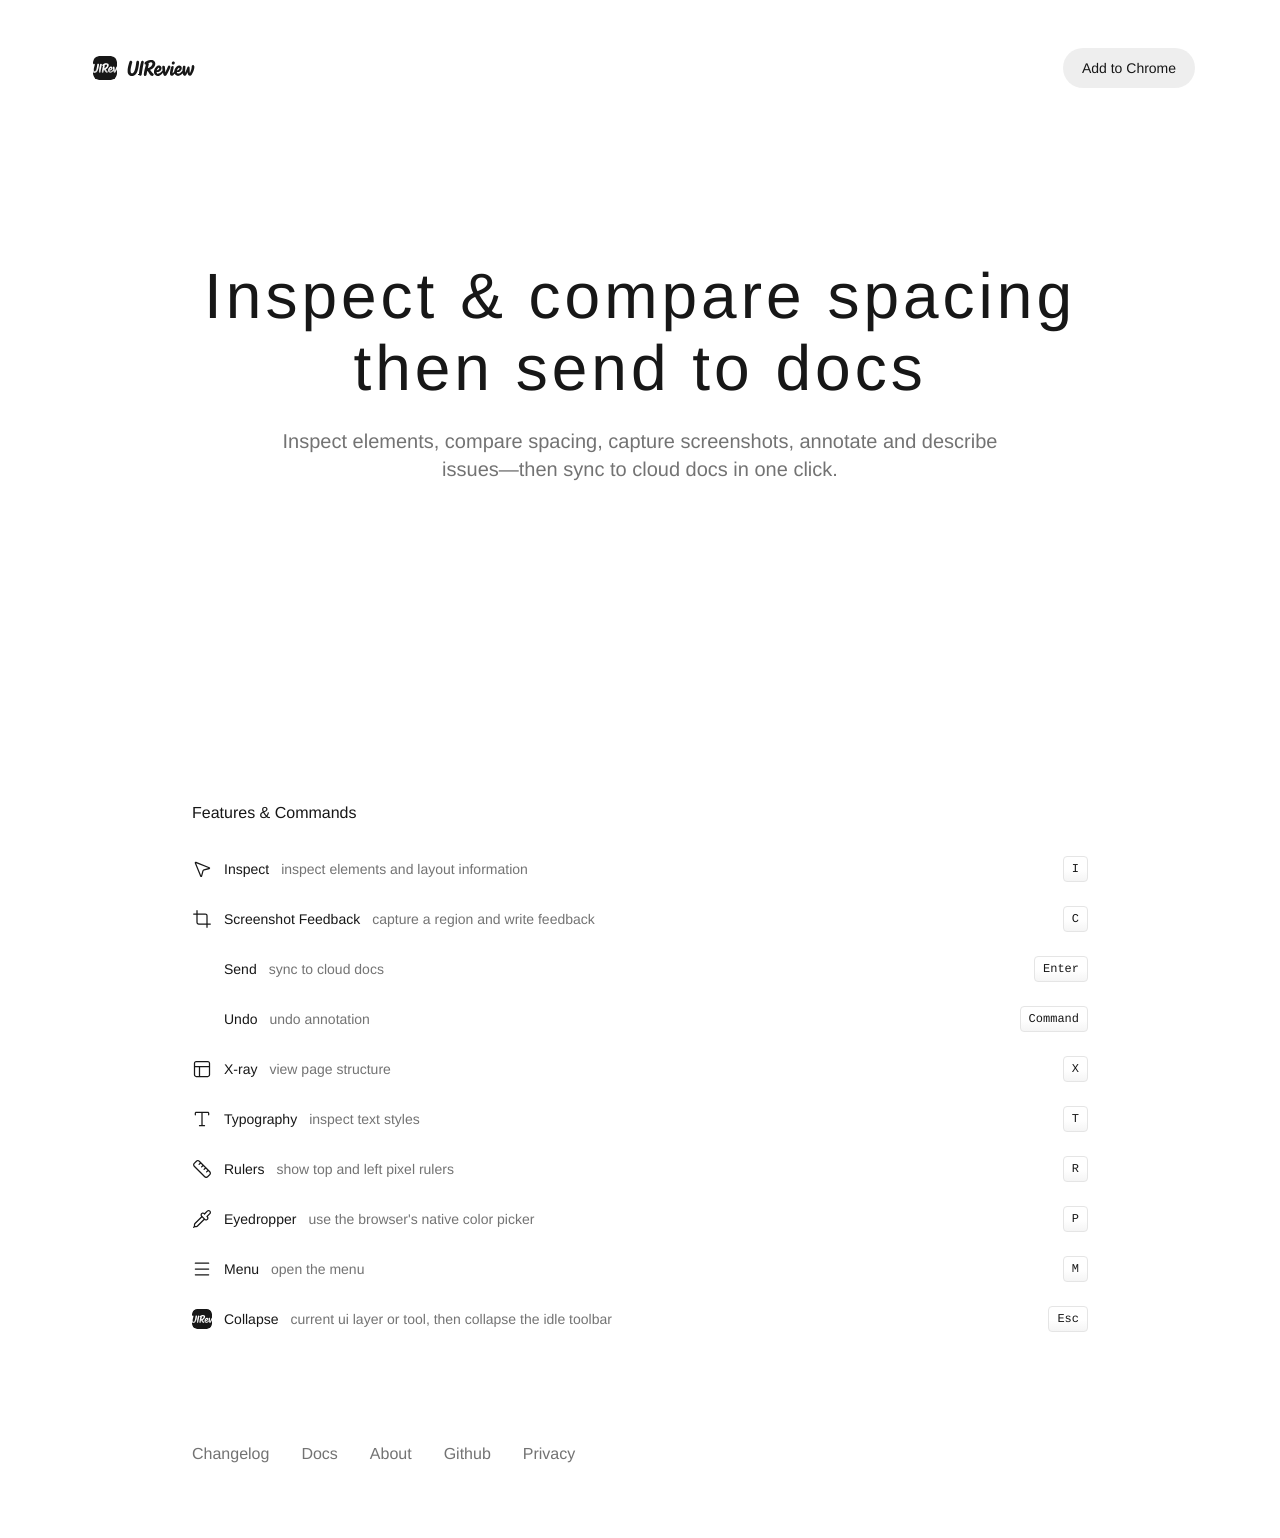
==== website/index.html @ 6611add9 "Add website demo and refine UIReview interactions" ====
<!doctype html>
<html lang="en">
  <head>
    <meta charset="UTF-8" />
    <meta name="viewport" content="width=device-width, initial-scale=1" />
    <meta
      name="description"
      content="UIReview helps you inspect layouts, compare spacing, capture feedback, and sync issues to cloud docs."
    />
    <title>UIReview — Inspect, compare, and share UI feedback</title>
    <link rel="icon" href="assets/figma/brand-icon.svg" type="image/svg+xml" />
    <link rel="stylesheet" href="styles.css?v=20260912-5" />
    <link rel="stylesheet" href="UIReview/xray.css?v=20260912-5" />
    <script src="assets/vendor/html2canvas.min.js" defer></script>
    <script src="demo-adapter.js?v=20260912-5" defer></script>
    <script src="UIReview/content.js?v=20260912-5" defer></script>
    <script src="script.js?v=20260912-5" defer></script>
  </head>
  <body>
    <header class="site-header">
      <nav class="nav-shell" aria-label="Primary navigation">
        <a class="brand" href="#top" aria-label="UIReview home">
          <img src="assets/figma/brand-icon.svg" width="24" height="24" alt="" />
          <img src="assets/figma/brand-wordmark.svg" width="72" height="24" alt="UIReview" />
        </a>
        <a class="install-button" href="https://github.com/wubinui/UIReview/raw/refs/heads/main/UIReview-1.0.0.zip">Add to Chrome</a>
      </nav>
    </header>

    <main id="top" class="page-wrap">
      <section class="hero" aria-labelledby="hero-title">
        <div class="hero-copy">
          <h1 id="hero-title">Inspect &amp; compare spacing<br />then send to docs</h1>
          <p>
            Inspect elements, compare spacing, capture screenshots, annotate and describe<br class="desktop-break" />
            issues—then sync to cloud docs in one click.
          </p>
        </div>

        <div class="toolbar-dock" aria-hidden="true"></div>
      </section>

      <section class="features" aria-labelledby="features-title">
        <h2 id="features-title">Features &amp; Commands</h2>
        <div class="feature-list">
          <div class="feature-row">
            <img class="feature-icon" src="assets/figma/feature-inspect.svg" width="20" height="20" alt="" />
            <h3>Inspect</h3>
            <p>inspect elements and layout information</p>
            <kbd>I</kbd>
          </div>
          <div class="feature-row">
            <img class="feature-icon" src="assets/figma/feature-capture.svg" width="20" height="20" alt="" />
            <h3>Screenshot Feedback</h3>
            <p>capture a region and write feedback</p>
            <kbd>C</kbd>
          </div>
          <div class="feature-row sub-row">
            <span class="feature-icon" aria-hidden="true"></span>
            <h3>Send</h3>
            <p>sync to cloud docs</p>
            <kbd>Enter</kbd>
          </div>
          <div class="feature-row sub-row">
            <span class="feature-icon" aria-hidden="true"></span>
            <h3>Undo</h3>
            <p>undo annotation</p>
            <kbd>Command</kbd>
          </div>
          <div class="feature-row">
            <img class="feature-icon" src="assets/figma/feature-xray.svg" width="20" height="20" alt="" />
            <h3>X-ray</h3>
            <p>view page structure</p>
            <kbd>X</kbd>
          </div>
          <div class="feature-row">
            <img class="feature-icon" src="assets/figma/feature-typography.svg" width="20" height="20" alt="" />
            <h3>Typography</h3>
            <p>inspect text styles</p>
            <kbd>T</kbd>
          </div>
          <div class="feature-row">
            <img class="feature-icon" src="assets/figma/feature-rulers.svg" width="20" height="20" alt="" />
            <h3>Rulers</h3>
            <p>show top and left pixel rulers</p>
            <kbd>R</kbd>
          </div>
          <div class="feature-row">
            <img class="feature-icon" src="assets/figma/feature-eyedropper.svg" width="20" height="20" alt="" />
            <h3>Eyedropper</h3>
            <p>use the browser's native color picker</p>
            <kbd>P</kbd>
          </div>
          <div class="feature-row">
            <img class="feature-icon" src="assets/figma/feature-menu.svg" width="20" height="20" alt="" />
            <h3>Menu</h3>
            <p>open the menu</p>
            <kbd>M</kbd>
          </div>
          <div class="feature-row">
            <img class="feature-icon" src="assets/figma/feature-collapse.svg" width="20" height="20" alt="" />
            <h3>Collapse</h3>
            <p>current UI layer or tool, then collapse the idle toolbar</p>
            <kbd>Esc</kbd>
          </div>
        </div>
      </section>

      <footer class="site-footer">
        <a href="https://github.com/wubinui/UIReview/commits/main" target="_blank" rel="noreferrer">Changelog</a>
        <a href="https://github.com/wubinui/UIReview#readme" target="_blank" rel="noreferrer">Docs</a>
        <a href="https://github.com/wubinui/UIReview#uireview" target="_blank" rel="noreferrer">About</a>
        <a href="https://github.com/wubinui/UIReview" target="_blank" rel="noreferrer">Github</a>
        <a href="https://github.com/wubinui/UIReview/blob/main/UIReview-extension/PRIVACY.md" target="_blank" rel="noreferrer">Privacy</a>
      </footer>
    </main>

    <div class="demo-cursor" aria-hidden="true">
      <svg viewBox="0 0 28 32" role="presentation">
        <path d="M2.2 1.7 25.8 18a1.2 1.2 0 0 1-.63 2.19l-9.24.5-4.69 8.44a1.2 1.2 0 0 1-2.22-.3L.33 3.02A1.2 1.2 0 0 1 2.2 1.7Z" />
      </svg>
      <span class="demo-cursor-ring"></span>
    </div>
  </body>
</html>
---- website/styles.css ----
:root {
  color-scheme: light;
  --neutral-0: #ffffff;
  --neutral-100: #f5f5f5;
  --neutral-200: #e5e5e5;
  --neutral-500: #737373;
  --neutral-900: #171717;
  --content-width: 896px;
  --shell-width: 1128px;
  font-family: "SF Pro Text", "SF Pro Display", -apple-system, BlinkMacSystemFont, "PingFang SC", "Helvetica Neue", Arial, sans-serif;
  font-synthesis: none;
  text-rendering: geometricPrecision;
}

* {
  box-sizing: border-box;
}

html {
  min-width: 320px;
  scroll-behavior: smooth;
}

body {
  --dock-clearance: 0px;
  min-width: 320px;
  margin: 0;
  color: var(--neutral-900);
  background: var(--neutral-0);
  -webkit-font-smoothing: antialiased;
}

body.toolbar-docked {
  --dock-clearance: 80px;
}

button,
a {
  -webkit-tap-highlight-color: transparent;
}

button {
  color: inherit;
  font: inherit;
}

.site-header {
  position: fixed;
  z-index: 100;
  top: 40px;
  left: 0;
  width: 100%;
  padding: 0 24px;
  transition: transform 320ms cubic-bezier(0.22, 1, 0.36, 1);
}

.nav-shell {
  position: relative;
  display: flex;
  align-items: center;
  justify-content: space-between;
  width: min(100%, var(--shell-width));
  height: 56px;
  margin: 0 auto;
  padding: 8px 8px 8px 16px;
  border: 1px solid transparent;
  border-radius: 999px;
  background: transparent;
  box-shadow: none;
  backdrop-filter: blur(0) saturate(100%);
  -webkit-backdrop-filter: blur(0) saturate(100%);
  transition: background 300ms ease, box-shadow 300ms ease, border-color 300ms ease, backdrop-filter 300ms ease,
    -webkit-backdrop-filter 300ms ease;
}

.site-header.is-scrolled .nav-shell {
  border-color: rgb(0 0 0 / 7%);
  background: linear-gradient(rgb(255 255 255 / 65%), rgb(255 255 255 / 35%));
  box-shadow: inset 0 1px 0 rgb(255 255 255 / 60%), 0 4px 8px -1px rgb(0 0 0 / 4%),
    0 8px 24px -2px rgb(0 0 0 / 9%);
  backdrop-filter: blur(16px) saturate(180%);
  -webkit-backdrop-filter: blur(16px) saturate(180%);
}

.brand {
  display: flex;
  gap: 8px;
  align-items: center;
  color: inherit;
  text-decoration: none;
}

.brand img,
.feature-icon {
  display: block;
  flex: none;
}

.install-button {
  display: inline-flex;
  align-items: center;
  justify-content: center;
  min-width: 132px;
  height: 40px;
  padding: 10px 16px;
  border-radius: 999px;
  color: var(--neutral-900);
  background: rgb(229 229 229 / 64%);
  font-family: "PingFang SC", "SF Pro Text", -apple-system, sans-serif;
  font-size: 14px;
  font-weight: 400;
  line-height: 20px;
  text-decoration: none;
  transition: background-color 160ms ease, transform 160ms ease;
}

.install-button:hover {
  background: rgb(212 212 212 / 72%);
}

.install-button:active {
  transform: scale(0.98);
}

.page-wrap {
  display: flex;
  flex-direction: column;
  align-items: center;
  width: min(100%, var(--shell-width));
  margin: 0 auto;
  padding: 92px 24px 0;
}

.hero {
  display: flex;
  flex-direction: column;
  align-items: center;
  justify-content: center;
  width: min(100%, var(--content-width));
  padding: 168px 0;
  gap: 104px;
}

.hero-copy {
  display: flex;
  flex-direction: column;
  align-items: center;
  gap: 24px;
  text-align: center;
  transform-origin: center center;
  transition: transform 1s cubic-bezier(0.22, 1, 0.36, 1), opacity 1s ease;
}

body.demo-act2 .hero-copy {
  opacity: 0.4;
  transform: scale(0.72) translateY(-28px);
}

.hero h1 {
  margin: 0;
  color: var(--neutral-900);
  font-family: "SF Pro Display", "SF Pro Text", -apple-system, BlinkMacSystemFont, sans-serif;
  font-size: 64px;
  font-weight: 510;
  letter-spacing: 4px;
  line-height: 72px;
}

.hero-copy p {
  width: min(100%, 784px);
  margin: 0;
  color: var(--neutral-500);
  font-family: "PingFang SC", "SF Pro Text", -apple-system, sans-serif;
  font-size: 20px;
  font-weight: 400;
  line-height: 28px;
}

.toolbar-dock {
  position: relative;
  display: flex;
  justify-content: center;
  width: 100%;
  height: 48px;
}

.demo-cursor {
  position: fixed;
  z-index: 1001;
  top: 0;
  left: 0;
  width: 22px;
  height: 22px;
  opacity: 0;
  pointer-events: none;
  transform: translate3d(-40px, -40px, 0);
  transition: opacity 300ms ease;
  will-change: transform, opacity;
}

.demo-cursor svg {
  display: block;
  width: 22px;
  height: 22px;
  overflow: visible;
  filter: drop-shadow(0 1px 3px rgb(0 0 0 / 35%)) drop-shadow(0 0 1px rgb(255 255 255 / 90%));
  transform: scale(1);
  transform-origin: 2px 2px;
  transition: transform 120ms ease;
}

.demo-cursor path {
  fill: var(--neutral-900);
  stroke: var(--neutral-0);
  stroke-linejoin: round;
  stroke-width: 2.4px;
}

.demo-cursor-ring {
  position: absolute;
  top: -4px;
  left: -4px;
  width: 12px;
  height: 12px;
  border: 2px solid rgb(13 153 255 / 85%);
  border-radius: 50%;
  opacity: 0;
  transform: scale(0.6);
}

.demo-cursor.is-visible {
  opacity: 1;
}

.demo-cursor.is-pressed svg {
  transform: scale(0.82);
}

.demo-cursor.is-rippling .demo-cursor-ring {
  animation: demo-cursor-ring 450ms ease-out;
}

@keyframes demo-cursor-ring {
  0% {
    opacity: 0.9;
    transform: scale(0.6);
  }

  100% {
    opacity: 0;
    transform: scale(3.4);
  }
}

body.inspecting {
  cursor: crosshair;
}

.hero-copy {
  animation: rise-in 700ms 50ms cubic-bezier(0.22, 1, 0.36, 1) both;
}

.toolbar-dock {
  animation: fade-in 700ms 250ms ease both;
}

.features {
  animation: rise-in 700ms 350ms cubic-bezier(0.22, 1, 0.36, 1) both;
}

.site-footer {
  animation: fade-in 700ms 500ms ease both;
}

body.entered .hero-copy,
body.entered .toolbar-dock,
body.entered .features,
body.entered .site-footer {
  animation: none;
}

@keyframes rise-in {
  from {
    opacity: 0;
    transform: translateY(18px);
  }

  to {
    opacity: 1;
    transform: translateY(0);
  }
}

@keyframes fade-in {
  from {
    opacity: 0;
  }

  to {
    opacity: 1;
  }
}

.install-button:focus-visible,
.site-footer a:focus-visible {
  outline: 2px solid var(--neutral-900);
  outline-offset: 2px;
}

.features {
  display: flex;
  flex-direction: column;
  align-items: flex-start;
  width: min(100%, var(--content-width));
  gap: 32px;
}

.features h2 {
  margin: 0;
  font-family: "PingFang SC", "SF Pro Text", -apple-system, sans-serif;
  font-size: 16px;
  font-weight: 500;
  line-height: 20px;
}

.feature-list {
  display: flex;
  flex-direction: column;
  gap: 24px;
  width: 100%;
}

.feature-row {
  display: grid;
  grid-template-columns: 20px max-content 1fr max-content;
  gap: 12px;
  align-items: center;
  min-height: 26px;
  font-family: "PingFang SC", "SF Pro Text", -apple-system, sans-serif;
}

.feature-row h3,
.feature-row p {
  margin: 0;
  font-size: 14px;
  line-height: 20px;
  white-space: nowrap;
}

.feature-row h3 {
  font-weight: 500;
}

.feature-row p {
  min-width: 0;
  overflow: hidden;
  color: var(--neutral-500);
  font-weight: 400;
  text-overflow: ellipsis;
  text-transform: lowercase;
}

.feature-row kbd {
  display: inline-flex;
  align-items: center;
  justify-content: center;
  min-height: 26px;
  padding: 4px 8px;
  border: 1px solid var(--neutral-200);
  border-radius: 4px;
  color: var(--neutral-900);
  background: linear-gradient(to bottom, var(--neutral-0) 52.4%, var(--neutral-100));
  box-shadow: none;
  font-family: "SFMono-Regular", "Geist Mono", ui-monospace, Menlo, Consolas, monospace;
  font-size: 12px;
  font-weight: 400;
  line-height: 16px;
}

.sub-row .feature-icon {
  visibility: hidden;
}

.site-footer {
  display: flex;
  align-items: center;
  gap: 32px;
  width: min(100%, var(--content-width));
  padding: 112px 0 calc(72px + var(--dock-clearance));
  font-family: "PingFang SC", "SF Pro Text", -apple-system, sans-serif;
  font-size: 16px;
  line-height: 22px;
  transition: padding-bottom 320ms cubic-bezier(0.22, 1, 0.36, 1);
}

.site-footer a {
  color: var(--neutral-500);
  text-decoration: none;
  transition: color 140ms ease;
}

.site-footer a:hover {
  color: var(--neutral-900);
}

@media (max-width: 760px) {
  .site-header {
    top: 16px;
    padding: 0 16px;
  }

  .nav-shell {
    height: 52px;
    padding-left: 12px;
    padding-right: 6px;
  }

  .install-button {
    min-width: auto;
    height: 40px;
    padding-inline: 14px;
  }

  .page-wrap {
    padding: 68px 20px 0;
  }

  .hero {
    padding: 112px 0 104px;
    gap: 72px;
  }

  .hero h1 {
    font-size: clamp(38px, 10.5vw, 50px);
    font-weight: 540;
    letter-spacing: 0.5px;
    line-height: 1.08;
  }

  .hero-copy {
    gap: 20px;
  }

  .hero-copy p {
    max-width: 520px;
    font-size: 17px;
    line-height: 26px;
  }

  .desktop-break {
    display: none;
  }

  .features {
    gap: 28px;
  }

  .feature-list {
    gap: 22px;
  }

  .feature-row {
    grid-template-columns: 20px 1fr max-content;
    align-items: start;
    column-gap: 12px;
    row-gap: 4px;
  }

  .feature-row h3 {
    white-space: normal;
  }

  .feature-row p {
    grid-column: 2 / 3;
    white-space: normal;
  }

  .feature-row kbd {
    grid-column: 3;
    grid-row: 1 / 3;
  }

  .site-footer {
    flex-wrap: wrap;
    gap: 18px 28px;
    padding: 88px 0 calc(48px + var(--dock-clearance));
    font-size: 15px;
  }
}

@media (max-width: 420px) {
  .brand img:last-child {
    display: none;
  }
}

@media (prefers-reduced-motion: reduce) {
  html {
    scroll-behavior: auto;
  }

  *,
  *::before,
  *::after {
    scroll-behavior: auto !important;
    transition-duration: 0.01ms !important;
  }

  .demo-cursor {
    display: none;
  }

  .hero-copy,
  .toolbar-dock,
  .features,
  .site-footer {
    animation: none;
  }
}
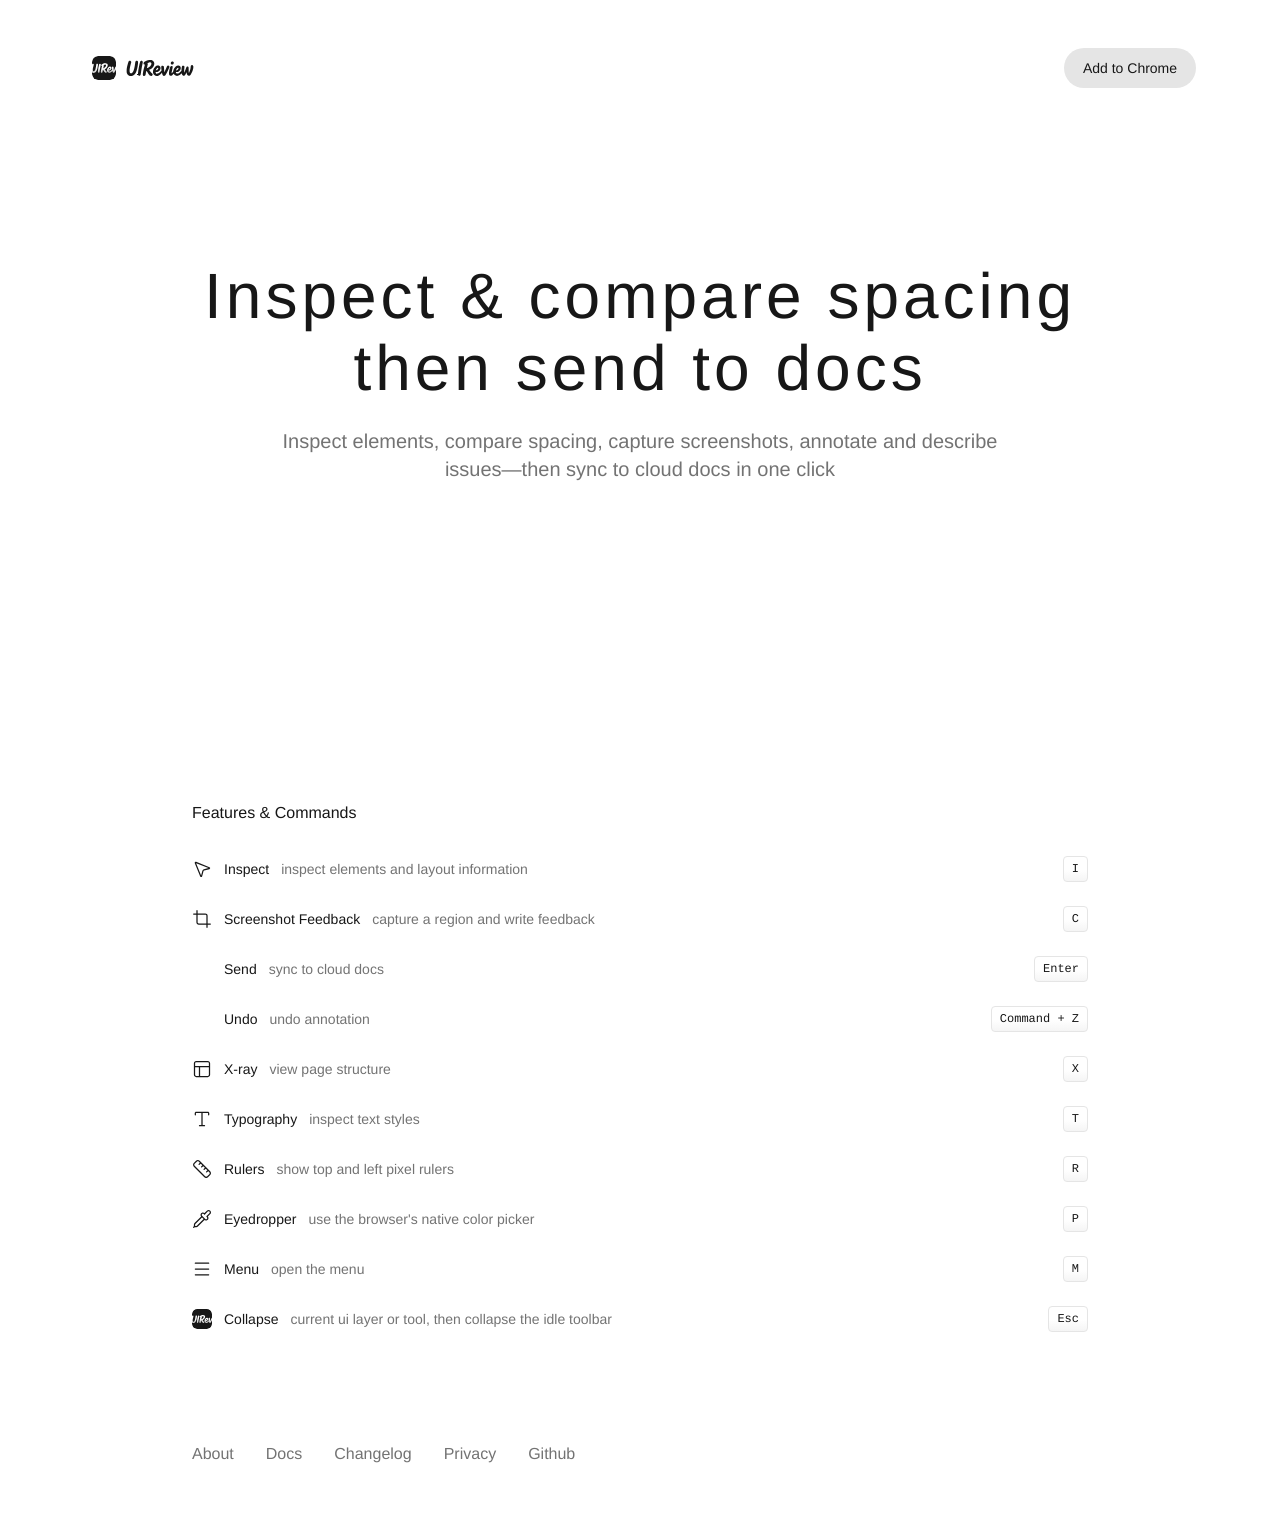
==== commit 7b066b43: "feat: polish website demo and add local docs" ====
--- a/website/index.html
+++ b/website/index.html
@@ -9,12 +9,12 @@
     />
     <title>UIReview — Inspect, compare, and share UI feedback</title>
     <link rel="icon" href="assets/figma/brand-icon.svg" type="image/svg+xml" />
-    <link rel="stylesheet" href="styles.css?v=20260912-5" />
+    <link rel="stylesheet" href="styles.css?v=20260913-3" />
     <link rel="stylesheet" href="UIReview/xray.css?v=20260912-5" />
     <script src="assets/vendor/html2canvas.min.js" defer></script>
-    <script src="demo-adapter.js?v=20260912-5" defer></script>
-    <script src="UIReview/content.js?v=20260912-5" defer></script>
-    <script src="script.js?v=20260912-5" defer></script>
+    <script src="demo-adapter.js?v=20260913-1" defer></script>
+    <script src="UIReview/content.js?v=20260913-4" defer></script>
+    <script src="script.js?v=20260913-6" defer></script>
   </head>
   <body>
     <header class="site-header">
@@ -33,7 +33,7 @@
           <h1 id="hero-title">Inspect &amp; compare spacing<br />then send to docs</h1>
           <p>
             Inspect elements, compare spacing, capture screenshots, annotate and describe<br class="desktop-break" />
-            issues—then sync to cloud docs in one click.
+            issues—then sync to cloud docs in one click
           </p>
         </div>
 
@@ -65,7 +65,7 @@
             <span class="feature-icon" aria-hidden="true"></span>
             <h3>Undo</h3>
             <p>undo annotation</p>
-            <kbd>Command</kbd>
+            <kbd>Command + Z</kbd>
           </div>
           <div class="feature-row">
             <img class="feature-icon" src="assets/figma/feature-xray.svg" width="20" height="20" alt="" />
@@ -107,11 +107,11 @@
       </section>
 
       <footer class="site-footer">
-        <a href="https://github.com/wubinui/UIReview/commits/main" target="_blank" rel="noreferrer">Changelog</a>
-        <a href="https://github.com/wubinui/UIReview#readme" target="_blank" rel="noreferrer">Docs</a>
-        <a href="https://github.com/wubinui/UIReview#uireview" target="_blank" rel="noreferrer">About</a>
+        <a href="about.html">About</a>
+        <a href="docs.html">Docs</a>
+        <a href="changelog.html">Changelog</a>
+        <a href="privacy.html">Privacy</a>
         <a href="https://github.com/wubinui/UIReview" target="_blank" rel="noreferrer">Github</a>
-        <a href="https://github.com/wubinui/UIReview/blob/main/UIReview-extension/PRIVACY.md" target="_blank" rel="noreferrer">Privacy</a>
       </footer>
     </main>
 
@@ -121,5 +121,10 @@
       </svg>
       <span class="demo-cursor-ring"></span>
     </div>
+
+    <div class="inspect-guide" role="status" aria-live="polite" aria-hidden="true" hidden>
+      <span class="inspect-guide-bubble">Click Inspect to try it</span>
+      <span class="inspect-guide-ring" aria-hidden="true"></span>
+    </div>
   </body>
 </html>
--- a/website/styles.css
+++ b/website/styles.css
@@ -21,6 +21,10 @@
   scroll-behavior: smooth;
 }
 
+html.demo-controlled-scroll {
+  scroll-behavior: auto !important;
+}
+
 body {
   --dock-clearance: 0px;
   min-width: 320px;
@@ -58,36 +62,61 @@
   position: relative;
   display: flex;
   align-items: center;
-  justify-content: space-between;
+  justify-content: flex-end;
   width: min(100%, var(--shell-width));
   height: 56px;
   margin: 0 auto;
   padding: 8px 8px 8px 16px;
-  border: 1px solid transparent;
   border-radius: 999px;
-  background: transparent;
-  box-shadow: none;
-  backdrop-filter: blur(0) saturate(100%);
-  -webkit-backdrop-filter: blur(0) saturate(100%);
-  transition: background 300ms ease, box-shadow 300ms ease, border-color 300ms ease, backdrop-filter 300ms ease,
-    -webkit-backdrop-filter 300ms ease;
-}
-
-.site-header.is-scrolled .nav-shell {
-  border-color: rgb(0 0 0 / 7%);
-  background: linear-gradient(rgb(255 255 255 / 65%), rgb(255 255 255 / 35%));
-  box-shadow: inset 0 1px 0 rgb(255 255 255 / 60%), 0 4px 8px -1px rgb(0 0 0 / 4%),
-    0 8px 24px -2px rgb(0 0 0 / 9%);
-  backdrop-filter: blur(16px) saturate(180%);
-  -webkit-backdrop-filter: blur(16px) saturate(180%);
+  isolation: isolate;
+  transition: width 420ms cubic-bezier(0.32, 0.72, 0, 1), padding-left 420ms cubic-bezier(0.32, 0.72, 0, 1);
+  will-change: width;
+}
+
+.site-header.is-compact .nav-shell {
+  width: 148px;
+  padding-left: 8px;
+}
+
+.nav-shell::before {
+  position: absolute;
+  z-index: -1;
+  inset: 0;
+  border-radius: inherit;
+  background: rgb(229 229 229 / 56%);
+  backdrop-filter: blur(6px);
+  -webkit-backdrop-filter: blur(6px);
+  content: "";
+  opacity: 0;
+  transition: opacity 360ms cubic-bezier(0.32, 0.72, 0, 1);
+}
+
+.site-header.is-scrolled .nav-shell::before {
+  opacity: 1;
+}
+
+.site-header.is-compact .nav-shell::before {
+  opacity: 0;
 }
 
 .brand {
+  position: absolute;
+  left: 16px;
   display: flex;
   gap: 8px;
   align-items: center;
   color: inherit;
   text-decoration: none;
+  transform-origin: left center;
+  transition: opacity 240ms ease, transform 360ms cubic-bezier(0.32, 0.72, 0, 1), visibility 0s linear;
+}
+
+.site-header.is-compact .brand {
+  opacity: 0;
+  pointer-events: none;
+  transform: translateY(-4px) scale(0.96);
+  transition: opacity 240ms ease, transform 360ms cubic-bezier(0.32, 0.72, 0, 1), visibility 0s linear 240ms;
+  visibility: hidden;
 }
 
 .brand img,
@@ -98,24 +127,35 @@
 
 .install-button {
   display: inline-flex;
+  flex: none;
   align-items: center;
   justify-content: center;
-  min-width: 132px;
+  width: 132px;
   height: 40px;
   padding: 10px 16px;
   border-radius: 999px;
   color: var(--neutral-900);
-  background: rgb(229 229 229 / 64%);
+  background: var(--neutral-200);
   font-family: "PingFang SC", "SF Pro Text", -apple-system, sans-serif;
   font-size: 14px;
   font-weight: 400;
   line-height: 20px;
   text-decoration: none;
-  transition: background-color 160ms ease, transform 160ms ease;
+  transition: color 240ms ease, background-color 240ms ease, box-shadow 240ms ease, transform 160ms ease;
+}
+
+.site-header.is-compact .install-button {
+  color: var(--neutral-0);
+  background: var(--neutral-900);
+  box-shadow: 0 8px 24px rgb(0 0 0 / 16%);
 }
 
 .install-button:hover {
   background: rgb(212 212 212 / 72%);
+}
+
+.site-header.is-compact .install-button:hover {
+  background: #2b2b2b;
 }
 
 .install-button:active {
@@ -240,6 +280,68 @@
   animation: demo-cursor-ring 450ms ease-out;
 }
 
+.inspect-guide {
+  position: fixed;
+  z-index: 1002;
+  top: 0;
+  left: 0;
+  width: 0;
+  height: 0;
+  pointer-events: none;
+}
+
+.inspect-guide-bubble {
+  position: absolute;
+  bottom: 12px;
+  left: 50%;
+  padding: 8px 11px;
+  border-radius: 8px;
+  color: var(--neutral-0);
+  background: var(--neutral-900);
+  box-shadow: 0 6px 20px rgb(0 0 0 / 22%);
+  font-size: 12px;
+  font-weight: 500;
+  line-height: 16px;
+  opacity: 0;
+  transform: translate(-50%, 7px) scale(0.96);
+  transform-origin: center bottom;
+  transition: opacity 180ms ease, transform 260ms cubic-bezier(0.32, 0.72, 0, 1);
+  white-space: nowrap;
+}
+
+.inspect-guide-bubble::after {
+  position: absolute;
+  top: 100%;
+  left: 50%;
+  width: 0;
+  height: 0;
+  border-top: 5px solid var(--neutral-900);
+  border-right: 5px solid transparent;
+  border-left: 5px solid transparent;
+  content: "";
+  transform: translateX(-50%);
+}
+
+.inspect-guide-ring {
+  position: absolute;
+  top: -5px;
+  left: -21px;
+  width: 42px;
+  height: 42px;
+  border: 2px solid rgb(23 23 23 / 70%);
+  border-radius: 11px;
+  opacity: 0;
+}
+
+.inspect-guide.is-visible .inspect-guide-bubble {
+  opacity: 1;
+  transform: translate(-50%, 0) scale(1);
+}
+
+.inspect-guide.is-visible .inspect-guide-ring {
+  animation: inspect-guide-pulse 1.8s cubic-bezier(0.32, 0.72, 0, 1) infinite;
+}
+
 @keyframes demo-cursor-ring {
   0% {
     opacity: 0.9;
@@ -249,6 +351,23 @@
   100% {
     opacity: 0;
     transform: scale(3.4);
+  }
+}
+
+@keyframes inspect-guide-pulse {
+  0% {
+    opacity: 0;
+    transform: scale(0.82);
+  }
+
+  18% {
+    opacity: 0.72;
+  }
+
+  76%,
+  100% {
+    opacity: 0;
+    transform: scale(1.34);
   }
 }
 
@@ -403,22 +522,173 @@
   color: var(--neutral-900);
 }
 
+.legal-page {
+  display: flex;
+  min-height: 100vh;
+  flex-direction: column;
+  width: min(100%, var(--shell-width));
+  margin: 0 auto;
+  padding: 220px 24px 0;
+}
+
+.legal-content {
+  width: min(100%, 720px);
+  margin: 0 auto;
+  animation: rise-in 700ms 50ms cubic-bezier(0.22, 1, 0.36, 1) both;
+}
+
+.legal-content h1 {
+  margin: 0 0 56px;
+  font-family: "SF Pro Display", "SF Pro Text", -apple-system, BlinkMacSystemFont, sans-serif;
+  font-size: 48px;
+  font-weight: 540;
+  letter-spacing: -1.2px;
+  line-height: 56px;
+}
+
+.legal-copy {
+  display: flex;
+  flex-direction: column;
+  gap: 24px;
+}
+
+.legal-copy p {
+  margin: 0;
+  color: #4f4f4f;
+  font-size: 18px;
+  line-height: 30px;
+}
+
+.legal-copy code {
+  padding: 2px 5px;
+  border-radius: 4px;
+  color: var(--neutral-900);
+  background: var(--neutral-100);
+  font-family: "SFMono-Regular", "Geist Mono", ui-monospace, Menlo, Consolas, monospace;
+  font-size: 0.88em;
+}
+
+.content-article h1 {
+  max-width: 680px;
+}
+
+.content-kicker {
+  margin: 0 0 16px;
+  color: var(--neutral-500);
+  font-size: 14px;
+  font-weight: 500;
+  letter-spacing: 0.08em;
+  line-height: 20px;
+  text-transform: uppercase;
+}
+
+.content-copy {
+  display: flex;
+  flex-direction: column;
+  gap: 48px;
+}
+
+.content-section,
+.release-entry {
+  display: flex;
+  flex-direction: column;
+  gap: 14px;
+}
+
+.content-section h2,
+.release-entry h2 {
+  margin: 0;
+  font-size: 20px;
+  font-weight: 550;
+  letter-spacing: -0.2px;
+  line-height: 28px;
+}
+
+.content-section p,
+.content-section li,
+.release-entry li {
+  margin: 0;
+  color: #4f4f4f;
+  font-size: 17px;
+  line-height: 29px;
+}
+
+.content-section ol,
+.content-section ul,
+.release-entry ul {
+  display: flex;
+  flex-direction: column;
+  gap: 8px;
+  margin: 0;
+  padding-left: 22px;
+}
+
+.content-section code,
+.command-list code {
+  padding: 2px 5px;
+  border-radius: 4px;
+  color: var(--neutral-900);
+  background: var(--neutral-100);
+  font-family: "SFMono-Regular", "Geist Mono", ui-monospace, Menlo, Consolas, monospace;
+  font-size: 0.88em;
+}
+
+.command-list {
+  display: flex;
+  flex-direction: column;
+  margin: 0;
+  border-top: 1px solid var(--neutral-200);
+}
+
+.command-list div {
+  display: grid;
+  grid-template-columns: 88px 1fr;
+  gap: 16px;
+  align-items: center;
+  min-height: 52px;
+  border-bottom: 1px solid var(--neutral-200);
+}
+
+.command-list dt,
+.command-list dd {
+  margin: 0;
+}
+
+.command-list dd {
+  color: #4f4f4f;
+  font-size: 15px;
+  line-height: 22px;
+}
+
+.release-meta {
+  display: flex;
+  align-items: baseline;
+  justify-content: space-between;
+  gap: 24px;
+  padding-bottom: 14px;
+  border-bottom: 1px solid var(--neutral-200);
+}
+
+.release-meta span {
+  color: var(--neutral-500);
+  font-size: 14px;
+  line-height: 20px;
+  white-space: nowrap;
+}
+
+.legal-page .site-footer {
+  width: min(100%, 720px);
+  margin: auto auto 0;
+}
+
+.site-footer a[aria-current="page"] {
+  color: var(--neutral-900);
+}
+
 @media (max-width: 760px) {
   .site-header {
     top: 16px;
     padding: 0 16px;
-  }
-
-  .nav-shell {
-    height: 52px;
-    padding-left: 12px;
-    padding-right: 6px;
-  }
-
-  .install-button {
-    min-width: auto;
-    height: 40px;
-    padding-inline: 14px;
   }
 
   .page-wrap {
@@ -486,11 +756,46 @@
     padding: 88px 0 calc(48px + var(--dock-clearance));
     font-size: 15px;
   }
-}
-
-@media (max-width: 420px) {
-  .brand img:last-child {
-    display: none;
+
+  .legal-page {
+    padding: 156px 20px 0;
+  }
+
+  .legal-content h1 {
+    margin-bottom: 40px;
+    font-size: 40px;
+    letter-spacing: -0.8px;
+    line-height: 46px;
+  }
+
+  .legal-copy {
+    gap: 20px;
+  }
+
+  .legal-copy p {
+    font-size: 16px;
+    line-height: 27px;
+  }
+
+  .content-copy {
+    gap: 40px;
+  }
+
+  .content-section p,
+  .content-section li,
+  .release-entry li {
+    font-size: 16px;
+    line-height: 27px;
+  }
+
+  .command-list div {
+    grid-template-columns: 72px 1fr;
+  }
+
+  .release-meta {
+    align-items: flex-start;
+    flex-direction: column;
+    gap: 4px;
   }
 }
 
@@ -510,10 +815,16 @@
     display: none;
   }
 
+  .inspect-guide.is-visible .inspect-guide-ring {
+    animation: none;
+    opacity: 0.45;
+  }
+
   .hero-copy,
   .toolbar-dock,
   .features,
-  .site-footer {
+  .site-footer,
+  .legal-content {
     animation: none;
   }
 }
